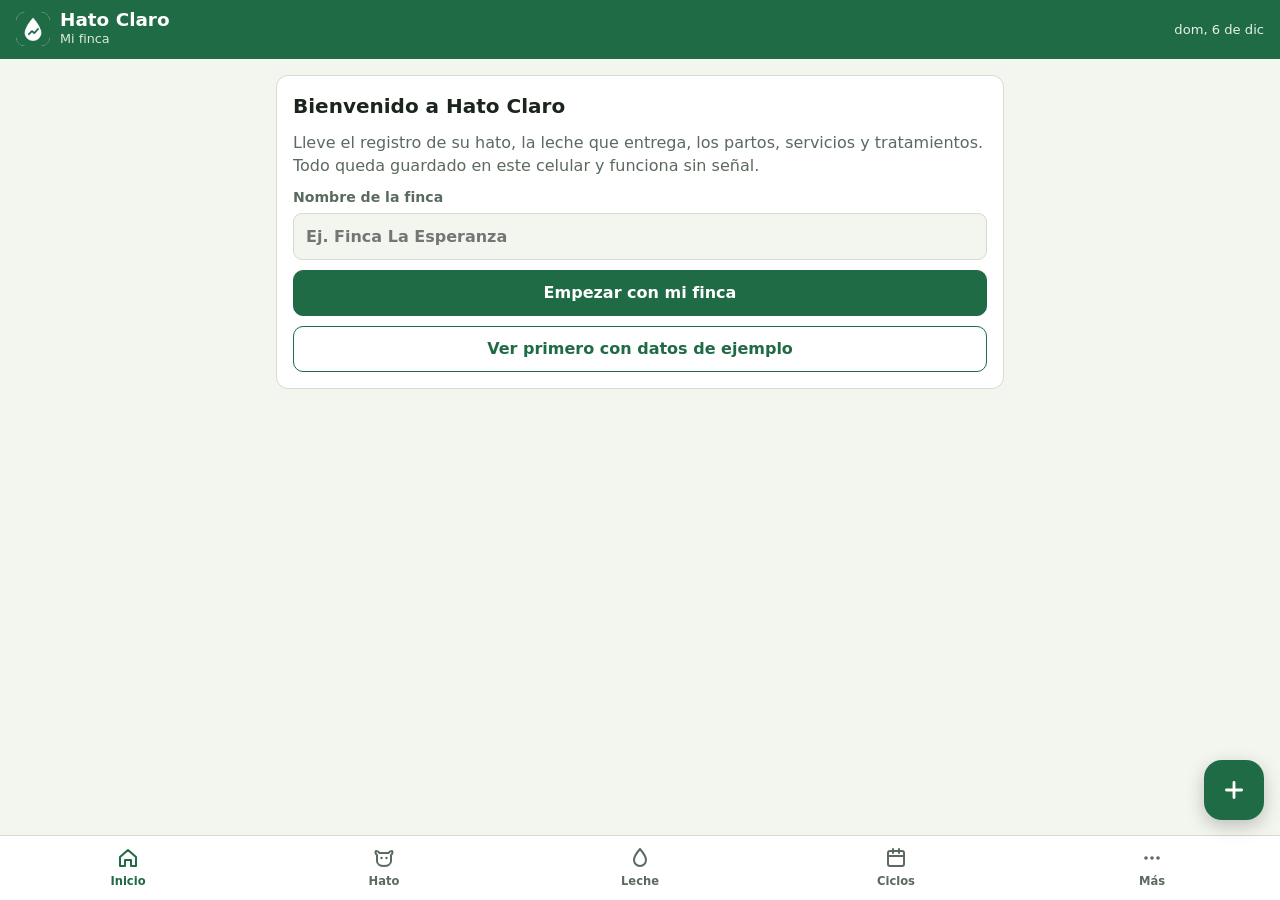
==== index.html @ f68bd9df "Hato Claro v1.0.0: PWA para fincas lecheras Registro de hato, leche entregada, ciclos reproductivos," ====
<!doctype html>
<html lang="es">
<head>
<meta charset="utf-8">
<meta name="viewport" content="width=device-width,initial-scale=1,viewport-fit=cover">
<title>Hato Claro</title>
<meta name="description" content="Registro de hato, leche, ciclos reproductivos y sanidad para fincas lecheras.">
<meta name="theme-color" content="#1f6b45">
<link rel="manifest" href="manifest.webmanifest">
<link rel="icon" type="image/png" href="icons/favicon-64.png">
<link rel="apple-touch-icon" href="icons/apple-touch-icon.png">
<meta name="apple-mobile-web-app-capable" content="yes">
<meta name="apple-mobile-web-app-title" content="Hato Claro">
<link rel="stylesheet" href="styles.css">
</head>
<body>
<header class="appbar">
  <div class="brand">
    <img src="icons/icon-192.png" alt="" width="34" height="34">
    <div>
      <div class="brand-name">Hato Claro</div>
      <div class="brand-sub" id="fincaNombre">Mi finca</div>
    </div>
  </div>
  <span class="fecha" id="fechaHoy"></span>
</header>

<div class="aviso" id="avisoUpdate" hidden>
  <span>Hay una versión nueva de Hato Claro.</span>
  <button class="btn sm" id="btnUpdate" type="button">Actualizar</button>
</div>

<main class="wrap">
  <section id="v-inicio" class="vista"></section>
  <section id="v-hato" class="vista" hidden></section>
  <section id="v-leche" class="vista" hidden></section>
  <section id="v-ciclos" class="vista" hidden></section>
  <section id="v-mas" class="vista" hidden></section>
</main>

<button class="fab" id="fab" type="button" aria-label="Registrar">
  <svg viewBox="0 0 24 24" width="26" height="26" aria-hidden="true"><path d="M12 5v14M5 12h14" stroke="currentColor" stroke-width="2.6" stroke-linecap="round"/></svg>
</button>

<nav class="tabbar" aria-label="Secciones">
  <button type="button" data-v="inicio" aria-current="page">
    <svg viewBox="0 0 24 24" aria-hidden="true"><path d="M4 11l8-7 8 7v9h-5v-6H9v6H4z" fill="none" stroke="currentColor" stroke-width="2" stroke-linejoin="round"/></svg>Inicio</button>
  <button type="button" data-v="hato">
    <svg viewBox="0 0 24 24" aria-hidden="true"><path d="M5 9c-1.5-1-2-3-1-4 1.5 0 3 1 3.5 2h9c.5-1 2-2 3.5-2 1 1 .5 3-1 4v6c0 3-3 5-7 5s-7-2-7-5z" fill="none" stroke="currentColor" stroke-width="2" stroke-linejoin="round"/><circle cx="9.5" cy="12" r="1.2" fill="currentColor"/><circle cx="14.5" cy="12" r="1.2" fill="currentColor"/></svg>Hato</button>
  <button type="button" data-v="leche">
    <svg viewBox="0 0 24 24" aria-hidden="true"><path d="M12 3s-6 7-6 11a6 6 0 0 0 12 0c0-4-6-11-6-11z" fill="none" stroke="currentColor" stroke-width="2" stroke-linejoin="round"/></svg>Leche</button>
  <button type="button" data-v="ciclos">
    <svg viewBox="0 0 24 24" aria-hidden="true"><rect x="4" y="5" width="16" height="15" rx="2" fill="none" stroke="currentColor" stroke-width="2"/><path d="M4 10h16M9 3v4M15 3v4" stroke="currentColor" stroke-width="2" stroke-linecap="round"/></svg>Ciclos</button>
  <button type="button" data-v="mas">
    <svg viewBox="0 0 24 24" aria-hidden="true"><circle cx="6" cy="12" r="1.8" fill="currentColor"/><circle cx="12" cy="12" r="1.8" fill="currentColor"/><circle cx="18" cy="12" r="1.8" fill="currentColor"/></svg>Más</button>
</nav>

<div id="sheetHost"></div>
<div class="toast" id="toast" role="status" hidden></div>

<script src="vendor/xlsx.full.min.js" defer></script>
<script src="app.js" defer></script>
</body>
</html>
---- styles.css ----
/* Hato Claro — estilos. Una columna pensada para el celular, barra de secciones abajo. */
:root{
  --bg:#f3f5ef; --surface:#ffffff; --sunk:#e7ece3; --line:#d3dccf;
  --fg:#1b241d; --muted:#5b6a5e;
  --brand:#1f6b45; --brand-ink:#ffffff; --brand-soft:#d6eadc;
  --amber:#a86a00; --amber-soft:#fbecd2;
  --milk:#2f6fa8; --milk-soft:#dde9f5;
  --bad:#b03227; --bad-soft:#f8dcd8; --ok:#2c7a3f;
  --f-display:"Archivo Narrow","Roboto Condensed","Arial Narrow",system-ui,sans-serif;
  --f-body:system-ui,-apple-system,"Segoe UI",Roboto,sans-serif;
  --r:12px;
  --tab-h:64px;
}
@media (prefers-color-scheme: dark){:root{
  --bg:#101712; --surface:#18221b; --sunk:#0b110d; --line:#2b3a2f;
  --fg:#e4ece5; --muted:#98a99b;
  --brand:#5fc28a; --brand-ink:#0b1a10; --brand-soft:#1c3826;
  --amber:#f0b65a; --amber-soft:#382a12;
  --milk:#82b5e4; --milk-soft:#192b3c;
  --bad:#f08a7e; --bad-soft:#3b1d19; --ok:#6fcf86;
  color-scheme:dark}}

*{box-sizing:border-box}
html{-webkit-text-size-adjust:100%}
body{margin:0;background:var(--bg);color:var(--fg);font-family:var(--f-body);font-size:16px;line-height:1.45;padding-bottom:calc(var(--tab-h) + env(safe-area-inset-bottom,0px) + 24px)}
h1,h2,h3{margin:0;font-family:var(--f-display);text-wrap:balance}
h2{font-size:1.25rem;font-weight:700}
h3{font-size:1.05rem;font-weight:700}
p{margin:0}
.num{font-variant-numeric:tabular-nums}
.muted{color:var(--muted)}
.small{font-size:.85rem}
.eyebrow{font-family:var(--f-display);font-size:.74rem;letter-spacing:.09em;text-transform:uppercase;color:var(--muted);font-weight:700}
[hidden]{display:none!important}

.appbar{position:sticky;top:0;z-index:10;display:flex;align-items:center;justify-content:space-between;gap:12px;padding:calc(10px + env(safe-area-inset-top,0px)) 16px 10px;background:var(--brand);color:var(--brand-ink)}
.brand{display:flex;align-items:center;gap:10px;min-width:0}
.brand img{border-radius:9px;background:#fff}
.brand-name{font-family:var(--f-display);font-weight:800;font-size:1.15rem;line-height:1.1}
.brand-sub{font-size:.8rem;opacity:.85;white-space:nowrap;overflow:hidden;text-overflow:ellipsis}
.fecha{font-size:.82rem;opacity:.9;text-align:right}
@media (prefers-color-scheme: dark){.appbar{background:var(--surface);color:var(--fg);border-bottom:1px solid var(--line)}}

.aviso{display:flex;gap:10px;align-items:center;justify-content:space-between;padding:10px 16px;background:var(--milk-soft);color:var(--fg);font-size:.92rem}

.wrap{max-width:760px;margin:0 auto;padding-inline:16px;padding-block:16px}
.vista{display:flex;flex-direction:column;gap:16px}

.row{display:flex;gap:10px;align-items:center;flex-wrap:wrap}
.spread{justify-content:space-between}
.stack{display:flex;flex-direction:column;gap:10px}

.btn{font:inherit;font-weight:700;border:1.5px solid var(--brand);background:var(--brand);color:var(--brand-ink);min-height:46px;padding:10px 16px;border-radius:10px;cursor:pointer;display:inline-flex;align-items:center;justify-content:center;gap:8px;text-decoration:none}
.btn.ghost{background:transparent;color:var(--brand)}
.btn.danger{background:var(--bad);border-color:var(--bad);color:#fff}
.btn.sm{min-height:38px;padding:6px 12px;font-size:.9rem}
.btn.block{width:100%}
button:focus-visible,input:focus-visible,select:focus-visible,a:focus-visible{outline:3px solid var(--milk);outline-offset:2px}

.panel{background:var(--surface);border:1px solid var(--line);border-radius:var(--r);padding:16px;min-width:0}

.kpis{display:grid;grid-template-columns:repeat(2,minmax(0,1fr));gap:10px}
.kpi{background:var(--surface);border:1px solid var(--line);border-radius:var(--r);padding:14px;min-width:0}
.kpi b{display:block;font-family:var(--f-display);font-size:1.9rem;line-height:1.1;font-weight:700;font-variant-numeric:tabular-nums}
.kpi.hero{grid-column:1/-1;display:flex;justify-content:space-between;align-items:flex-end;gap:12px;flex-wrap:wrap}
.kpi.hero b{font-size:2.6rem}
.delta{font-weight:700;font-size:.9rem}
.delta.up{color:var(--ok)} .delta.down{color:var(--bad)}

.acciones{display:grid;grid-template-columns:repeat(2,minmax(0,1fr));gap:10px}
.accion{font:inherit;text-align:left;background:var(--surface);border:1px solid var(--line);border-radius:var(--r);padding:14px;min-height:72px;display:flex;flex-direction:column;gap:2px;cursor:pointer;color:inherit}
.accion b{font-family:var(--f-display);font-size:1.05rem}
.accion:hover{border-color:var(--brand)}

.alertas{display:flex;flex-direction:column;gap:8px}
.alerta{display:flex;flex-direction:column;gap:2px;padding:11px 13px;border-radius:10px;border-left:5px solid var(--amber);background:var(--amber-soft)}
.alerta.bad{border-color:var(--bad);background:var(--bad-soft)}
.alerta.info{border-color:var(--milk);background:var(--milk-soft)}
.alerta .quien{font-family:var(--f-display);font-weight:800}

.chips{display:flex;gap:8px;overflow-x:auto;padding-bottom:2px}
.chipbtn{font:inherit;font-size:.9rem;font-weight:700;white-space:nowrap;border:1px solid var(--line);background:var(--surface);color:var(--muted);border-radius:99px;padding:8px 14px;cursor:pointer;min-height:40px}
.chipbtn[aria-pressed="true"]{background:var(--brand);border-color:var(--brand);color:var(--brand-ink)}

.lista{display:flex;flex-direction:column;gap:10px}
.card{font:inherit;color:inherit;text-align:left;background:var(--surface);border:1px solid var(--line);border-radius:var(--r);padding:14px;display:flex;flex-direction:column;gap:8px;cursor:pointer;width:100%}
.card:hover{border-color:var(--brand)}
.tag{font-family:var(--f-display);font-weight:800;font-size:.95rem;background:var(--fg);color:var(--bg);padding:1px 8px;border-radius:5px;letter-spacing:.03em}
.chip{display:inline-block;font-size:.76rem;font-weight:700;padding:2px 9px;border-radius:99px;background:var(--sunk);color:var(--muted);margin:0 4px 4px 0}
.chip.lact{background:var(--milk-soft);color:var(--milk)}
.chip.pren{background:var(--brand-soft);color:var(--brand)}
.chip.seca{background:var(--amber-soft);color:var(--amber)}
.chip.retiro{background:var(--bad);color:#fff}
.chip.ej{background:transparent;border:1px dashed var(--muted)}
.facts{display:grid;grid-template-columns:repeat(3,minmax(0,1fr));gap:8px}
.facts div{min-width:0}
.facts b{display:block;font-family:var(--f-display);font-size:1.05rem;font-variant-numeric:tabular-nums;color:var(--fg)}
.nivel{display:inline-flex;gap:3px;vertical-align:middle}
.nivel i{width:7px;height:14px;border-radius:2px;background:var(--line)}
.nivel i.on{background:var(--milk)}

.tablewrap{overflow-x:auto;margin-inline:-4px}
table{border-collapse:collapse;width:100%;font-variant-numeric:tabular-nums;font-size:.92rem}
th,td{text-align:left;padding:8px 6px;border-bottom:1px solid var(--line);white-space:nowrap}
th{font-family:var(--f-display);font-size:.74rem;letter-spacing:.06em;text-transform:uppercase;color:var(--muted)}
td.r,th.r{text-align:right}

.chart svg{width:100%;height:auto;display:block}
.timeline{display:flex;flex-direction:column;border-left:2px solid var(--line);margin-left:6px}
.timeline div{padding:4px 0 10px 14px;position:relative}
.timeline div::before{content:"";position:absolute;left:-7px;top:10px;width:12px;height:12px;border-radius:50%;background:var(--brand)}
.empty{padding:22px 16px;text-align:center;color:var(--muted);border:1px dashed var(--line);border-radius:var(--r);display:flex;flex-direction:column;gap:12px;align-items:center}

label.f{display:flex;flex-direction:column;gap:5px;font-size:.88rem;color:var(--muted);font-weight:700;min-width:0}
input,select{font:inherit;font-size:16px;color:var(--fg);background:var(--bg);border:1px solid var(--line);border-radius:9px;padding:11px 12px;width:100%;min-width:0;min-height:46px}
input.big{font-family:var(--f-display);font-size:1.6rem;font-weight:700;text-align:center;font-variant-numeric:tabular-nums}
.grid2{display:grid;grid-template-columns:repeat(2,minmax(0,1fr));gap:12px}
.full{grid-column:1/-1}
.opciones{display:flex;flex-wrap:wrap;gap:8px}
.opciones .chipbtn{flex:1 1 auto}

.fab{position:fixed;right:16px;bottom:calc(var(--tab-h) + env(safe-area-inset-bottom,0px) + 16px);z-index:12;width:60px;height:60px;border-radius:18px;border:0;background:var(--brand);color:var(--brand-ink);box-shadow:0 6px 18px rgba(0,0,0,.22);cursor:pointer;display:flex;align-items:center;justify-content:center}
.tabbar{position:fixed;left:0;right:0;bottom:0;z-index:11;display:grid;grid-template-columns:repeat(5,1fr);background:var(--surface);border-top:1px solid var(--line);padding-bottom:env(safe-area-inset-bottom,0px)}
.tabbar button{font:inherit;font-size:.72rem;font-weight:700;border:0;background:transparent;color:var(--muted);height:var(--tab-h);display:flex;flex-direction:column;align-items:center;justify-content:center;gap:3px;cursor:pointer}
.tabbar svg{width:24px;height:24px}
.tabbar button[aria-current="page"]{color:var(--brand)}

.sheet-bg{position:fixed;inset:0;z-index:30;background:rgba(0,0,0,.45);display:flex;align-items:flex-end;justify-content:center}
.sheet{background:var(--surface);color:var(--fg);width:100%;max-width:560px;max-height:90vh;overflow:auto;border-radius:16px 16px 0 0;padding:18px 16px calc(20px + env(safe-area-inset-bottom,0px));display:flex;flex-direction:column;gap:14px}
@media (min-width:700px){.sheet-bg{align-items:center}.sheet{border-radius:16px}}
.toast{position:fixed;left:50%;transform:translateX(-50%);bottom:calc(var(--tab-h) + env(safe-area-inset-bottom,0px) + 90px);z-index:40;background:var(--fg);color:var(--bg);padding:10px 18px;border-radius:99px;font-weight:700;font-size:.92rem;max-width:calc(100% - 32px);text-align:center}
.qbar{height:8px;border-radius:4px;background:var(--sunk);overflow:hidden;margin-top:4px}
.qbar i{display:block;height:100%}
@media (prefers-reduced-motion:reduce){*{transition:none!important;animation:none!important}}
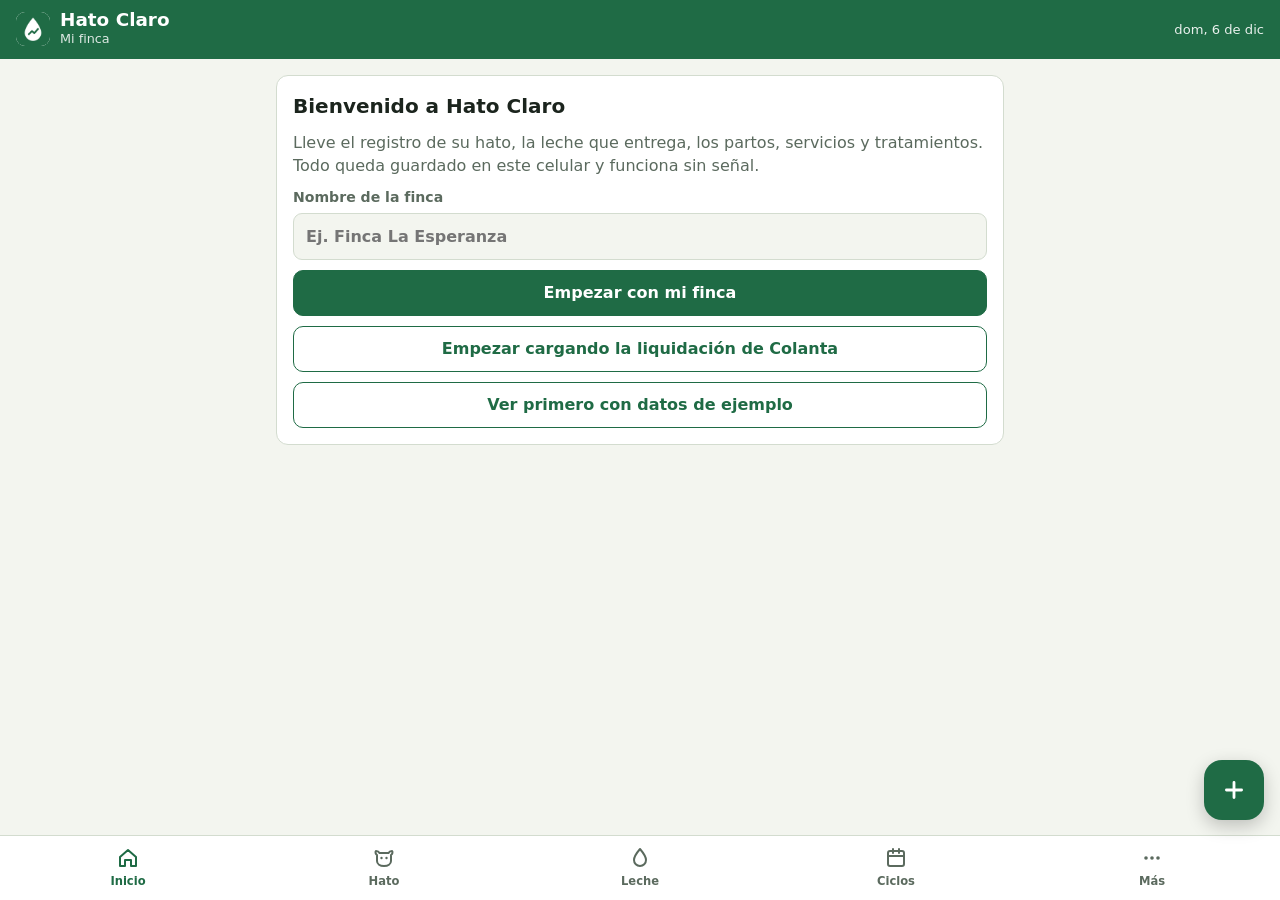
==== commit d83b4284: "v1.1.0: cargar la liquidación semanal de Colanta en PDF Lee el PDF dentro del celular (PDF.js) y gua" ====
--- a/index.html
+++ b/index.html
@@ -59,6 +59,7 @@
 <div class="toast" id="toast" role="status" hidden></div>
 
 <script src="vendor/xlsx.full.min.js" defer></script>
+<script src="colanta.js" defer></script>
 <script src="app.js" defer></script>
 </body>
 </html>
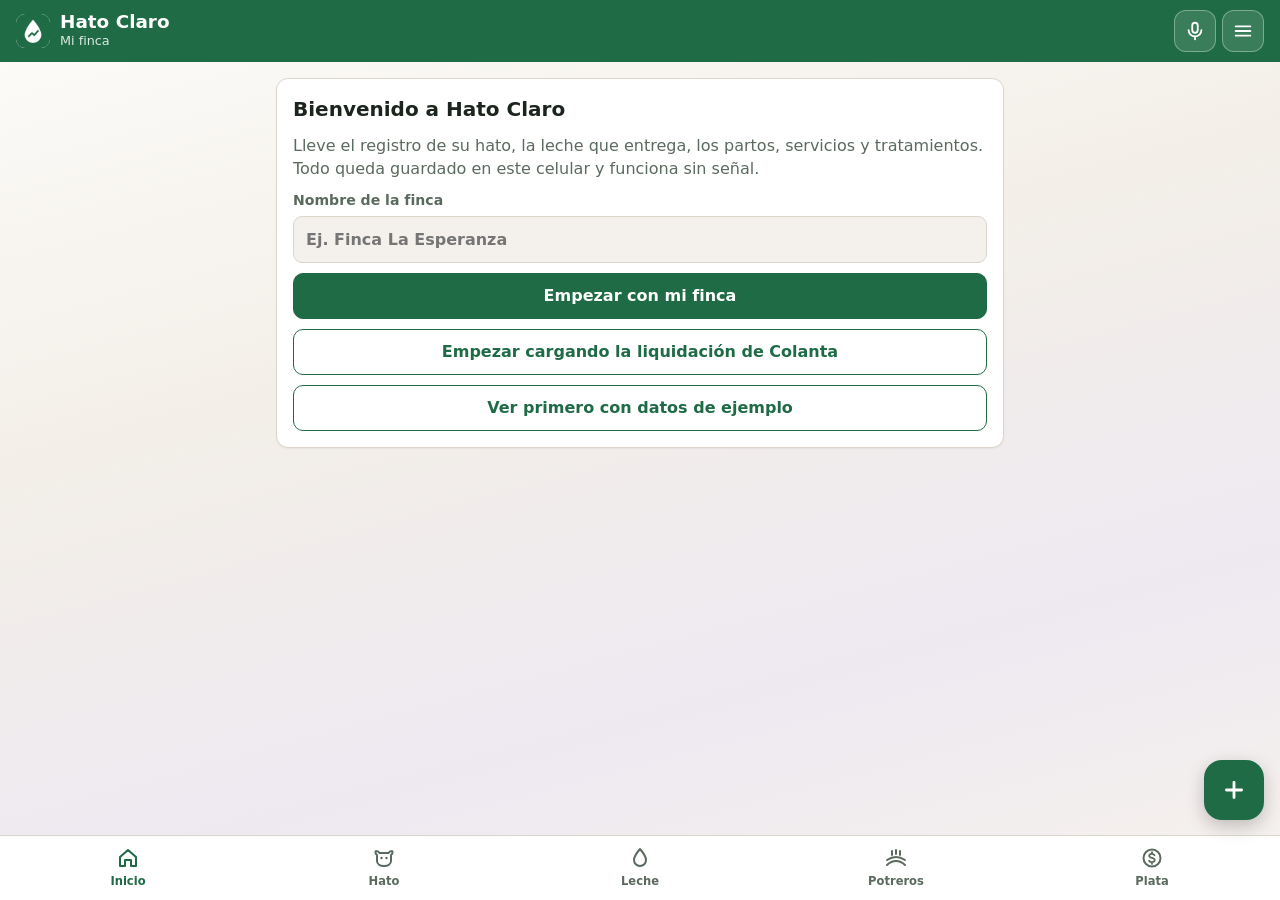
==== commit 1449dbc5: "v2.0.0: plata, simulador, voz, avisos, potreros, salud y nube - Plata: gastos, fijos, trabajo famili" ====
--- a/index.html
+++ b/index.html
@@ -22,7 +22,10 @@
       <div class="brand-sub" id="fincaNombre">Mi finca</div>
     </div>
   </div>
-  <span class="fecha" id="fechaHoy"></span>
+  <div class="row" style="gap:6px;flex-wrap:nowrap">
+    <button class="iconbtn" id="btnVoz" type="button" aria-label="Registrar hablando"><svg viewBox="0 0 24 24" width="22" height="22" aria-hidden="true"><rect x="9" y="3" width="6" height="11" rx="3" fill="none" stroke="currentColor" stroke-width="2"/><path d="M5 11a7 7 0 0 0 14 0M12 18v3" fill="none" stroke="currentColor" stroke-width="2" stroke-linecap="round"/></svg></button>
+    <button class="iconbtn" id="btnMas" type="button" aria-label="Más opciones" aria-pressed="false"><svg viewBox="0 0 24 24" width="22" height="22" aria-hidden="true"><path d="M4 7h16M4 12h16M4 17h16" stroke="currentColor" stroke-width="2" stroke-linecap="round"/></svg></button>
+  </div>
 </header>
 
 <div class="aviso" id="avisoUpdate" hidden>
@@ -34,7 +37,8 @@
   <section id="v-inicio" class="vista"></section>
   <section id="v-hato" class="vista" hidden></section>
   <section id="v-leche" class="vista" hidden></section>
-  <section id="v-ciclos" class="vista" hidden></section>
+  <section id="v-potreros" class="vista" hidden></section>
+  <section id="v-plata" class="vista" hidden></section>
   <section id="v-mas" class="vista" hidden></section>
 </main>
 
@@ -49,10 +53,10 @@
     <svg viewBox="0 0 24 24" aria-hidden="true"><path d="M5 9c-1.5-1-2-3-1-4 1.5 0 3 1 3.5 2h9c.5-1 2-2 3.5-2 1 1 .5 3-1 4v6c0 3-3 5-7 5s-7-2-7-5z" fill="none" stroke="currentColor" stroke-width="2" stroke-linejoin="round"/><circle cx="9.5" cy="12" r="1.2" fill="currentColor"/><circle cx="14.5" cy="12" r="1.2" fill="currentColor"/></svg>Hato</button>
   <button type="button" data-v="leche">
     <svg viewBox="0 0 24 24" aria-hidden="true"><path d="M12 3s-6 7-6 11a6 6 0 0 0 12 0c0-4-6-11-6-11z" fill="none" stroke="currentColor" stroke-width="2" stroke-linejoin="round"/></svg>Leche</button>
-  <button type="button" data-v="ciclos">
-    <svg viewBox="0 0 24 24" aria-hidden="true"><rect x="4" y="5" width="16" height="15" rx="2" fill="none" stroke="currentColor" stroke-width="2"/><path d="M4 10h16M9 3v4M15 3v4" stroke="currentColor" stroke-width="2" stroke-linecap="round"/></svg>Ciclos</button>
-  <button type="button" data-v="mas">
-    <svg viewBox="0 0 24 24" aria-hidden="true"><circle cx="6" cy="12" r="1.8" fill="currentColor"/><circle cx="12" cy="12" r="1.8" fill="currentColor"/><circle cx="18" cy="12" r="1.8" fill="currentColor"/></svg>Más</button>
+  <button type="button" data-v="potreros">
+    <svg viewBox="0 0 24 24" aria-hidden="true"><path d="M3 19c3-3 6-4 9-4s6 1 9 4M3 14c3-2 6-3 9-3s6 1 9 3" fill="none" stroke="currentColor" stroke-width="2" stroke-linecap="round"/><path d="M8 9V5M12 8V4M16 9V5" stroke="currentColor" stroke-width="2" stroke-linecap="round"/></svg>Potreros</button>
+  <button type="button" data-v="plata">
+    <svg viewBox="0 0 24 24" aria-hidden="true"><circle cx="12" cy="12" r="8.5" fill="none" stroke="currentColor" stroke-width="2"/><path d="M14.5 9.2c-.5-.9-1.5-1.4-2.6-1.4-1.6 0-2.7.9-2.7 2s1 1.7 2.7 2.1c1.8.4 2.8 1 2.8 2.2s-1.2 2.1-2.8 2.1c-1.2 0-2.3-.6-2.8-1.5M12 6.2v1.6M12 16.2v1.6" fill="none" stroke="currentColor" stroke-width="1.8" stroke-linecap="round"/></svg>Plata</button>
 </nav>
 
 <div id="sheetHost"></div>
@@ -60,6 +64,7 @@
 
 <script src="vendor/xlsx.full.min.js" defer></script>
 <script src="colanta.js" defer></script>
+<script src="salud-datos.js" defer></script>
 <script src="app.js" defer></script>
 </body>
 </html>
--- a/styles.css
+++ b/styles.css
@@ -1,6 +1,7 @@
 /* Hato Claro — estilos. Una columna pensada para el celular, barra de secciones abajo. */
 :root{
-  --bg:#f3f5ef; --surface:#ffffff; --sunk:#e7ece3; --line:#d3dccf;
+  --bg:#f4f1ec; --surface:#ffffff; --sunk:#ebe6de; --line:#dcd5ca;
+  --perla:linear-gradient(165deg,#fdfcfa 0%,#f3efe8 38%,#eee9f1 72%,#f6f2ec 100%);
   --fg:#1b241d; --muted:#5b6a5e;
   --brand:#1f6b45; --brand-ink:#ffffff; --brand-soft:#d6eadc;
   --amber:#a86a00; --amber-soft:#fbecd2;
@@ -11,18 +12,11 @@
   --r:12px;
   --tab-h:64px;
 }
-@media (prefers-color-scheme: dark){:root{
-  --bg:#101712; --surface:#18221b; --sunk:#0b110d; --line:#2b3a2f;
-  --fg:#e4ece5; --muted:#98a99b;
-  --brand:#5fc28a; --brand-ink:#0b1a10; --brand-soft:#1c3826;
-  --amber:#f0b65a; --amber-soft:#382a12;
-  --milk:#82b5e4; --milk-soft:#192b3c;
-  --bad:#f08a7e; --bad-soft:#3b1d19; --ok:#6fcf86;
-  color-scheme:dark}}
 
 *{box-sizing:border-box}
 html{-webkit-text-size-adjust:100%}
-body{margin:0;background:var(--bg);color:var(--fg);font-family:var(--f-body);font-size:16px;line-height:1.45;padding-bottom:calc(var(--tab-h) + env(safe-area-inset-bottom,0px) + 24px)}
+html{color-scheme:light;background:#f4f1ec}
+body{margin:0;background:var(--perla) fixed,var(--bg);min-height:100vh;color:var(--fg);font-family:var(--f-body);font-size:16px;line-height:1.45;padding-bottom:calc(var(--tab-h) + env(safe-area-inset-bottom,0px) + 24px)}
 h1,h2,h3{margin:0;font-family:var(--f-display);text-wrap:balance}
 h2{font-size:1.25rem;font-weight:700}
 h3{font-size:1.05rem;font-weight:700}
@@ -39,7 +33,6 @@
 .brand-name{font-family:var(--f-display);font-weight:800;font-size:1.15rem;line-height:1.1}
 .brand-sub{font-size:.8rem;opacity:.85;white-space:nowrap;overflow:hidden;text-overflow:ellipsis}
 .fecha{font-size:.82rem;opacity:.9;text-align:right}
-@media (prefers-color-scheme: dark){.appbar{background:var(--surface);color:var(--fg);border-bottom:1px solid var(--line)}}
 
 .aviso{display:flex;gap:10px;align-items:center;justify-content:space-between;padding:10px 16px;background:var(--milk-soft);color:var(--fg);font-size:.92rem}
 
@@ -57,10 +50,10 @@
 .btn.block{width:100%}
 button:focus-visible,input:focus-visible,select:focus-visible,a:focus-visible{outline:3px solid var(--milk);outline-offset:2px}
 
-.panel{background:var(--surface);border:1px solid var(--line);border-radius:var(--r);padding:16px;min-width:0}
+.panel{background:var(--surface);box-shadow:0 1px 2px rgba(60,50,30,.06);border:1px solid var(--line);border-radius:var(--r);padding:16px;min-width:0}
 
 .kpis{display:grid;grid-template-columns:repeat(2,minmax(0,1fr));gap:10px}
-.kpi{background:var(--surface);border:1px solid var(--line);border-radius:var(--r);padding:14px;min-width:0}
+.kpi{background:var(--surface);box-shadow:0 1px 2px rgba(60,50,30,.06);border:1px solid var(--line);border-radius:var(--r);padding:14px;min-width:0}
 .kpi b{display:block;font-family:var(--f-display);font-size:1.9rem;line-height:1.1;font-weight:700;font-variant-numeric:tabular-nums}
 .kpi.hero{grid-column:1/-1;display:flex;justify-content:space-between;align-items:flex-end;gap:12px;flex-wrap:wrap}
 .kpi.hero b{font-size:2.6rem}
@@ -132,3 +125,25 @@
 .qbar{height:8px;border-radius:4px;background:var(--sunk);overflow:hidden;margin-top:4px}
 .qbar i{display:block;height:100%}
 @media (prefers-reduced-motion:reduce){*{transition:none!important;animation:none!important}}
+
+/* v2: barra superior, selector de animales, secciones y mapa */
+.iconbtn{width:42px;height:42px;border-radius:12px;border:1px solid rgba(255,255,255,.35);background:rgba(255,255,255,.12);color:inherit;display:inline-flex;align-items:center;justify-content:center;cursor:pointer}
+.iconbtn[aria-pressed="true"]{background:#fff;color:var(--brand)}
+.seg{display:grid;grid-template-columns:repeat(3,1fr);gap:4px;background:var(--sunk);padding:4px;border-radius:12px}
+.seg button{font:inherit;font-weight:700;font-size:.92rem;border:0;background:transparent;color:var(--muted);min-height:40px;border-radius:9px;cursor:pointer}
+.seg button[aria-selected="true"]{background:var(--surface);color:var(--brand);box-shadow:0 1px 2px rgba(60,50,30,.12)}
+input[type="search"]{-webkit-appearance:none;appearance:none}
+.selA{display:flex;flex-direction:column;gap:8px;margin-top:6px}
+.selL{display:flex;flex-direction:column;gap:6px;max-height:232px;overflow-y:auto;padding:2px}
+.selI{font:inherit;text-align:left;display:flex;align-items:center;gap:8px;border:1px solid var(--line);background:var(--surface);color:var(--fg);border-radius:10px;padding:8px 10px;min-height:44px;cursor:pointer}
+.selI .small{margin-left:auto}
+.selI[aria-pressed="true"]{border-color:var(--brand);background:var(--brand-soft);box-shadow:inset 0 0 0 1px var(--brand)}
+.poEtq{background:rgba(27,36,29,.78);color:#fff;border:0;border-radius:6px;font-weight:700;font-size:11px;padding:2px 6px;box-shadow:none}
+.poEtq::before{display:none}
+.leaflet-container{font:inherit}
+textarea:focus-visible{outline:3px solid var(--milk);outline-offset:2px}
+.tabbar button[hidden]{display:none!important}
+.tabbar{grid-template-columns:repeat(auto-fit,minmax(0,1fr))}
+.kpi b{font-size:clamp(1.3rem,6vw,1.9rem);white-space:nowrap}
+.panel .kpi b{font-size:clamp(1.05rem,4.9vw,1.6rem)}
+.kpi.hero b{font-size:clamp(1.9rem,9vw,2.6rem)}
